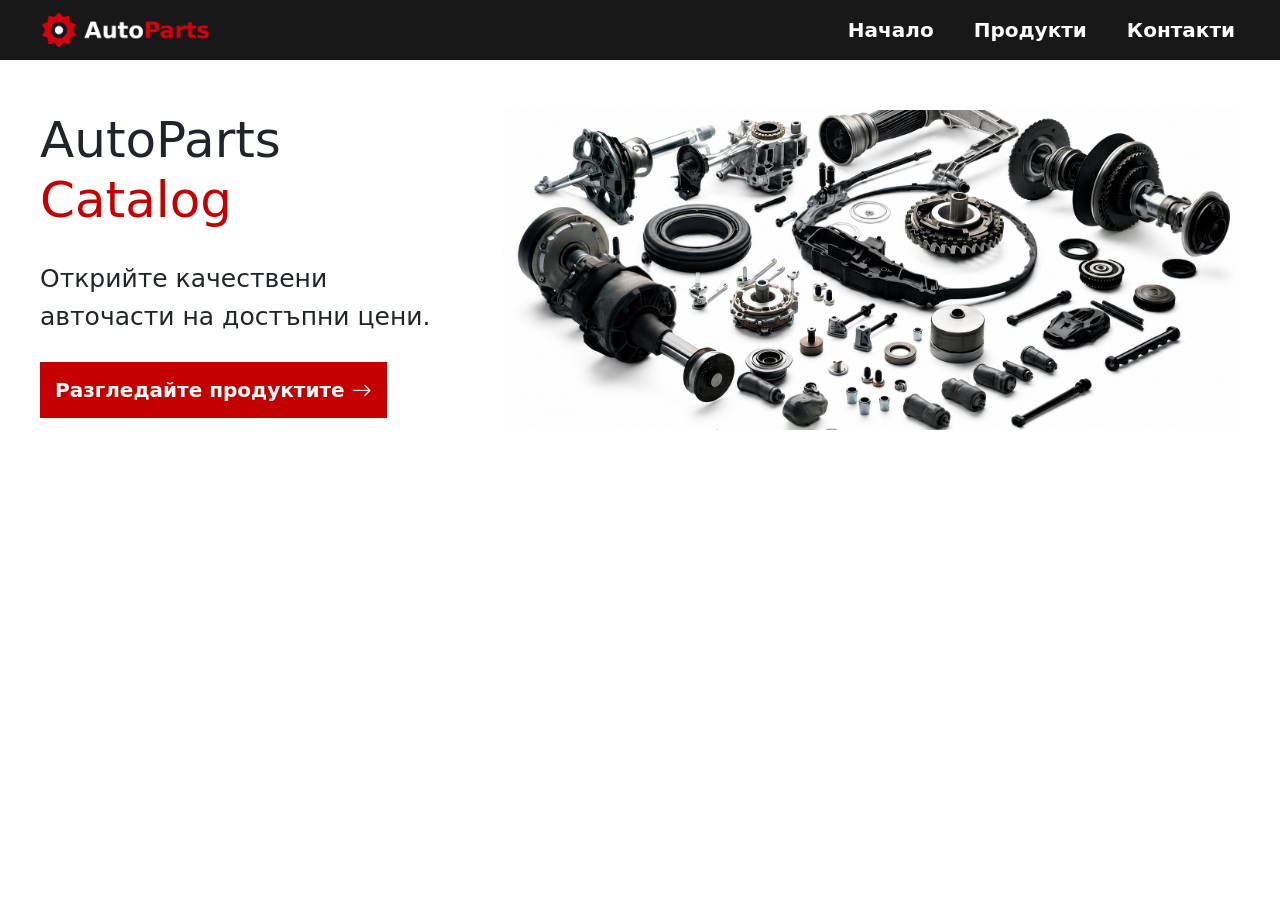
==== index.html @ 248fd1fb "Section hero completed Implement section Hero" ====
<!DOCTYPE html>
<html lang="bg">
  <head>
    <meta charset="UTF-8" />
    <meta name="viewport" content="width=device-width, initial-scale=1.0" />
    <title>Auto Parts Catalog</title>
    <link
      rel="stylesheet"
      href="https://cdn.jsdelivr.net/npm/bootstrap-icons@1.11.3/font/bootstrap-icons.min.css"
    />
    <link
      href="https://cdn.jsdelivr.net/npm/bootstrap@5.3.8/dist/css/bootstrap.min.css"
      rel="stylesheet"
      integrity="sha384-sRIl4kxILFvY47J16cr9ZwB07vP4J8+LH7qKQnuqkuIAvNWLzeN8tE5YBujZqJLB"
      crossorigin="anonymous"
    />
    <link rel="stylesheet" href="style.css" />
  </head>
  <body>
    <header class="header">
      <a href="#">
        <img
          class="logo"
          src="img/logo.png"
          alt="Логото на Auto Parts Catalog"
        />
      </a>
      <nav class="nav">
        <ul class="nav-list">
          <li>
            <a href="#" class="nav-list-item">Начало</a>
          </li>
          <li>
            <a href="#" class="nav-list-item">Продукти</a>
          </li>
          <li>
            <a href="#" class="nav-list-item">Контакти</a>
          </li>
        </ul>
      </nav>
    </header>
    <main>
      <section class="hero-section">
        <div class="hero-content-box">
          <h1>AutoParts <span>Catalog</span></h1>
          <p>Открийте качествени авточасти на достъпни цени.</p>
          <a href="#"
            >Разгледайте продуктите <i class="bi bi-arrow-right"></i>
          </a>
        </div>
        <div class="img-box">
          <img
            src="img/hero-img.png"
            alt="Част от нашето разнообразие от авточасти"
          />
        </div>
      </section>
    </main>
    <script
      src="https://cdn.jsdelivr.net/npm/bootstrap@5.3.8/dist/js/bootstrap.bundle.min.js"
      integrity="sha384-FKyoEForCGlyvwx9Hj09JcYn3nv7wiPVlz7YYwJrWVcXK/BmnVDxM+D2scQbITxI"
      crossorigin="anonymous"
    ></script>
  </body>
</html>
---- style.css ----
/*Global CSS*/
* {
  margin: 0;
  padding: 0;
  box-sizing: border-box;
}

/*Header*/
.header {
  display: flex;
  justify-content: space-between;
  align-items: center;
  background-color: rgb(24, 24, 24);
  padding-inline: 30px;
  margin-bottom: 50px;
}

.logo {
  height: 60px;
}

.nav-list {
  display: flex;
  align-items: center;
  gap: 10px;
  margin-bottom: 0px;
}

.nav-list li {
  list-style: none;
}

.nav-list .nav-list-item:link,
.nav-list .nav-list-item:visited {
  text-decoration: none;
  font-size: 20px;
  font-weight: 700;
  color: rgb(255, 255, 255);
  transition: 0.3s;
  padding: 16px 15px;
}

.nav-list .nav-list-item:hover,
.nav-list .nav-list-item:active {
  color: rgb(197, 0, 0);
}

/*Hero Section*/
.hero-section {
  display: flex;
  justify-content: space-between;
  padding-inline: 40px;
  gap: 50px;
}

.img-box img {
  height: 320px;
}

.hero-content-box h1 {
  font-size: 50px;
  margin-bottom: 30px;
}

.hero-content-box h1 span {
  color: rgb(197, 0, 0);
}

.hero-content-box p {
  font-size: 25px;
  margin-bottom: 40px;
}

.hero-content-box a:link,
.hero-content-box a:visited {
  text-decoration: none;
  font-size: 20px;
  font-weight: 700;
  color: rgb(255, 255, 255);
  background-color: rgb(197, 0, 0);
  padding: 16px 15px;
}
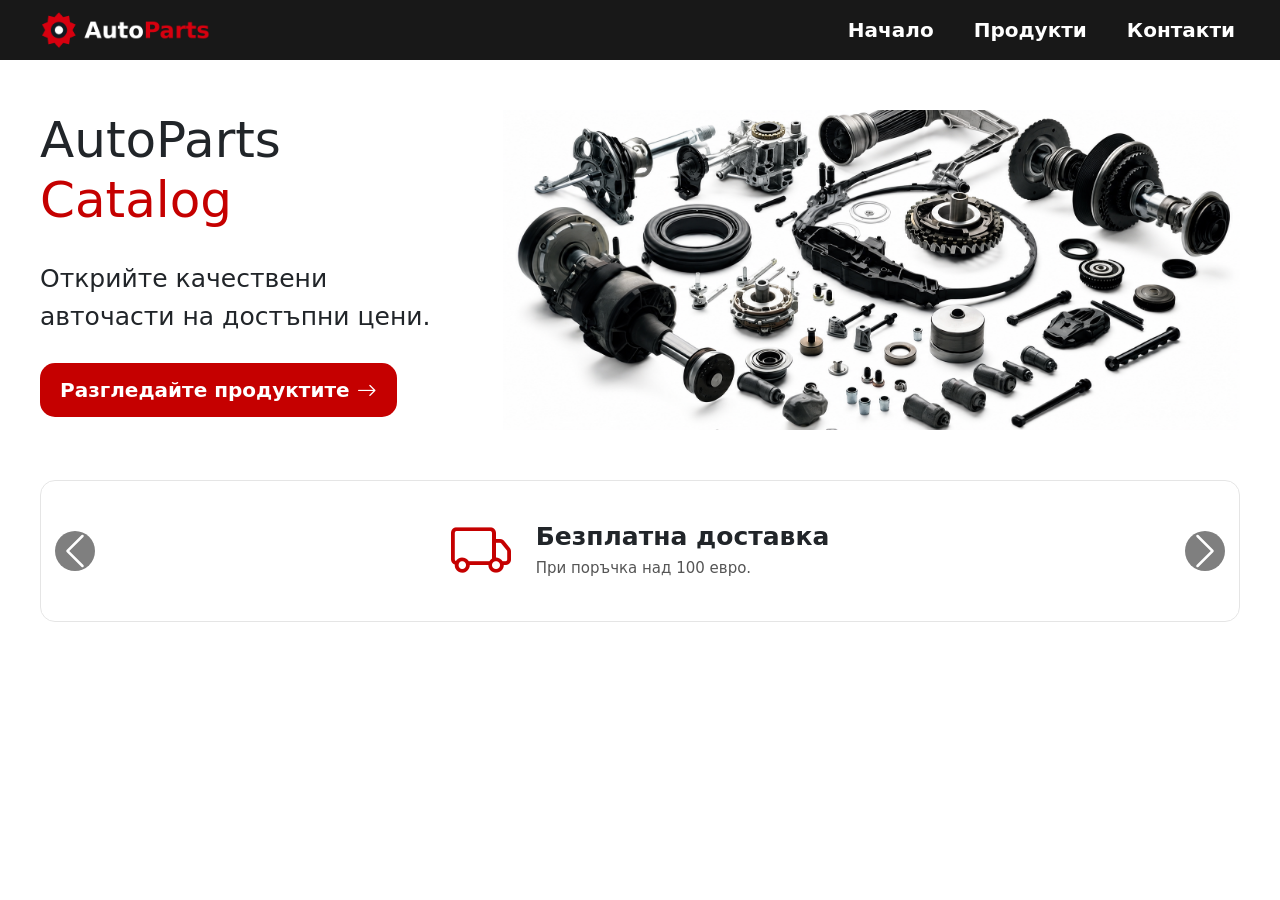
==== commit 516a4380: "section offers completed with carousel" ====
--- a/index.html
+++ b/index.html
@@ -55,6 +55,72 @@
           />
         </div>
       </section>
+      <section class="offers-section">
+        <div
+          id="carouselExample"
+          class="carousel slide"
+          data-bs-ride="carousel"
+          data-bs-interval="5000"
+        >
+          <div class="carousel-inner">
+            <div class="carousel-item active">
+              <div class="offer-slide">
+                <div class="offer-card">
+                  <i class="bi bi-truck"></i>
+                  <div>
+                    <h3>Безплатна доставка</h3>
+                    <p>При поръчка над 100 евро.</p>
+                  </div>
+                </div>
+              </div>
+            </div>
+
+            <div class="carousel-item">
+              <div class="offer-slide">
+                <div class="offer-card">
+                  <i class="bi bi-tag"></i>
+                  <div>
+                    <h3>Специални оферти</h3>
+                    <p>Намаления до -20% на избрани продукти.</p>
+                  </div>
+                </div>
+              </div>
+            </div>
+
+            <div class="carousel-item">
+              <div class="offer-slide">
+                <div class="offer-card">
+                  <i class="bi bi-shield-check"></i>
+                  <div>
+                    <h3>Гарантирано качество</h3>
+                    <p>Само доказани марки и надеждни продукти.</p>
+                  </div>
+                </div>
+              </div>
+            </div>
+          </div>
+
+          <button
+            class="carousel-control-prev"
+            type="button"
+            data-bs-target="#carouselExample"
+            data-bs-slide="prev"
+          >
+            <span class="carousel-control-prev-icon" aria-hidden="true"></span>
+            <span class="visually-hidden">Previous</span>
+          </button>
+
+          <button
+            class="carousel-control-next"
+            type="button"
+            data-bs-target="#carouselExample"
+            data-bs-slide="next"
+          >
+            <span class="carousel-control-next-icon" aria-hidden="true"></span>
+            <span class="visually-hidden">Next</span>
+          </button>
+        </div>
+      </section>
     </main>
     <script
       src="https://cdn.jsdelivr.net/npm/bootstrap@5.3.8/dist/js/bootstrap.bundle.min.js"
--- a/style.css
+++ b/style.css
@@ -50,6 +50,7 @@
   display: flex;
   justify-content: space-between;
   padding-inline: 40px;
+  margin-bottom: 50px;
   gap: 50px;
 }
 
@@ -78,5 +79,57 @@
   font-weight: 700;
   color: rgb(255, 255, 255);
   background-color: rgb(197, 0, 0);
-  padding: 16px 15px;
+  padding: 15px 20px;
+  border-radius: 15px;
 }
+
+/*Offers Section*/
+.offers-section {
+  padding-inline: 40px;
+}
+
+.offer-slide {
+  display: flex;
+  align-items: center;
+  justify-content: center;
+}
+
+.offer-card {
+  width: 100%;
+  padding: 25px 35px;
+  border: 1px solid #e5e5e5;
+  border-radius: 15px;
+  display: flex;
+  align-items: center;
+  justify-content: center;
+  gap: 25px;
+}
+
+.offer-card i {
+  font-size: 60px;
+  color: rgb(197, 0, 0);
+}
+
+.offer-card h3 {
+  margin-bottom: 5px;
+  font-size: 25px;
+  font-weight: 700;
+}
+
+.offer-card p {
+  margin: 0;
+  font-size: 15px;
+  color: #555;
+}
+
+.carousel-control-prev,
+.carousel-control-next {
+  width: 70px;
+}
+
+.carousel-control-prev-icon,
+.carousel-control-next-icon {
+  background-color: black;
+  border-radius: 50%;
+  padding: 20px;
+}
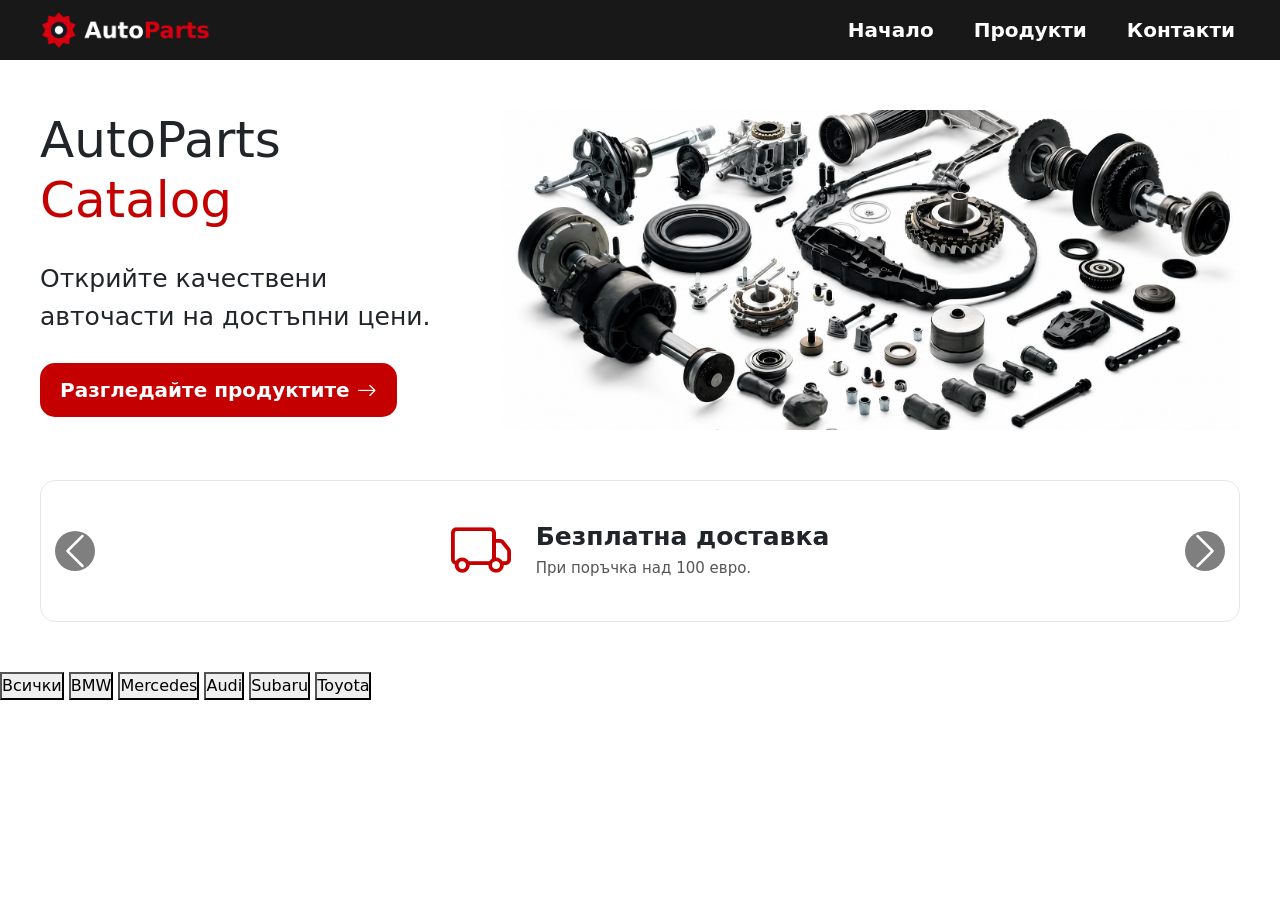
==== commit 6b98c741: "Created html filter buttons, js arr of objects(products) Added html for section-products - filter-bu" ====
--- a/index.html
+++ b/index.html
@@ -121,11 +121,23 @@
           </button>
         </div>
       </section>
+      <section class="products-section">
+        <div class="filter-buttons">
+          <button class="filter-btn" product-brand="all">Всички</button>
+          <button class="filter-btn" product-brand="bmw">BMW</button>
+          <button class="filter-btn" product-brand="mercedes">Mercedes</button>
+          <button class="filter-btn" product-brand="audi">Audi</button>
+          <button class="filter-btn" product-brand="subaru">Subaru</button>
+          <button class="filter-btn" product-brand="toyota">Toyota</button>
+        </div>
+        <div class="products-grid"></div>
+      </section>
     </main>
     <script
       src="https://cdn.jsdelivr.net/npm/bootstrap@5.3.8/dist/js/bootstrap.bundle.min.js"
       integrity="sha384-FKyoEForCGlyvwx9Hj09JcYn3nv7wiPVlz7YYwJrWVcXK/BmnVDxM+D2scQbITxI"
       crossorigin="anonymous"
     ></script>
+    <script src="index.js"></script>
   </body>
 </html>
--- a/style.css
+++ b/style.css
@@ -86,6 +86,7 @@
 /*Offers Section*/
 .offers-section {
   padding-inline: 40px;
+  margin-bottom: 50px;
 }
 
 .offer-slide {
@@ -133,3 +134,5 @@
   border-radius: 50%;
   padding: 20px;
 }
+
+/*Products Section*/
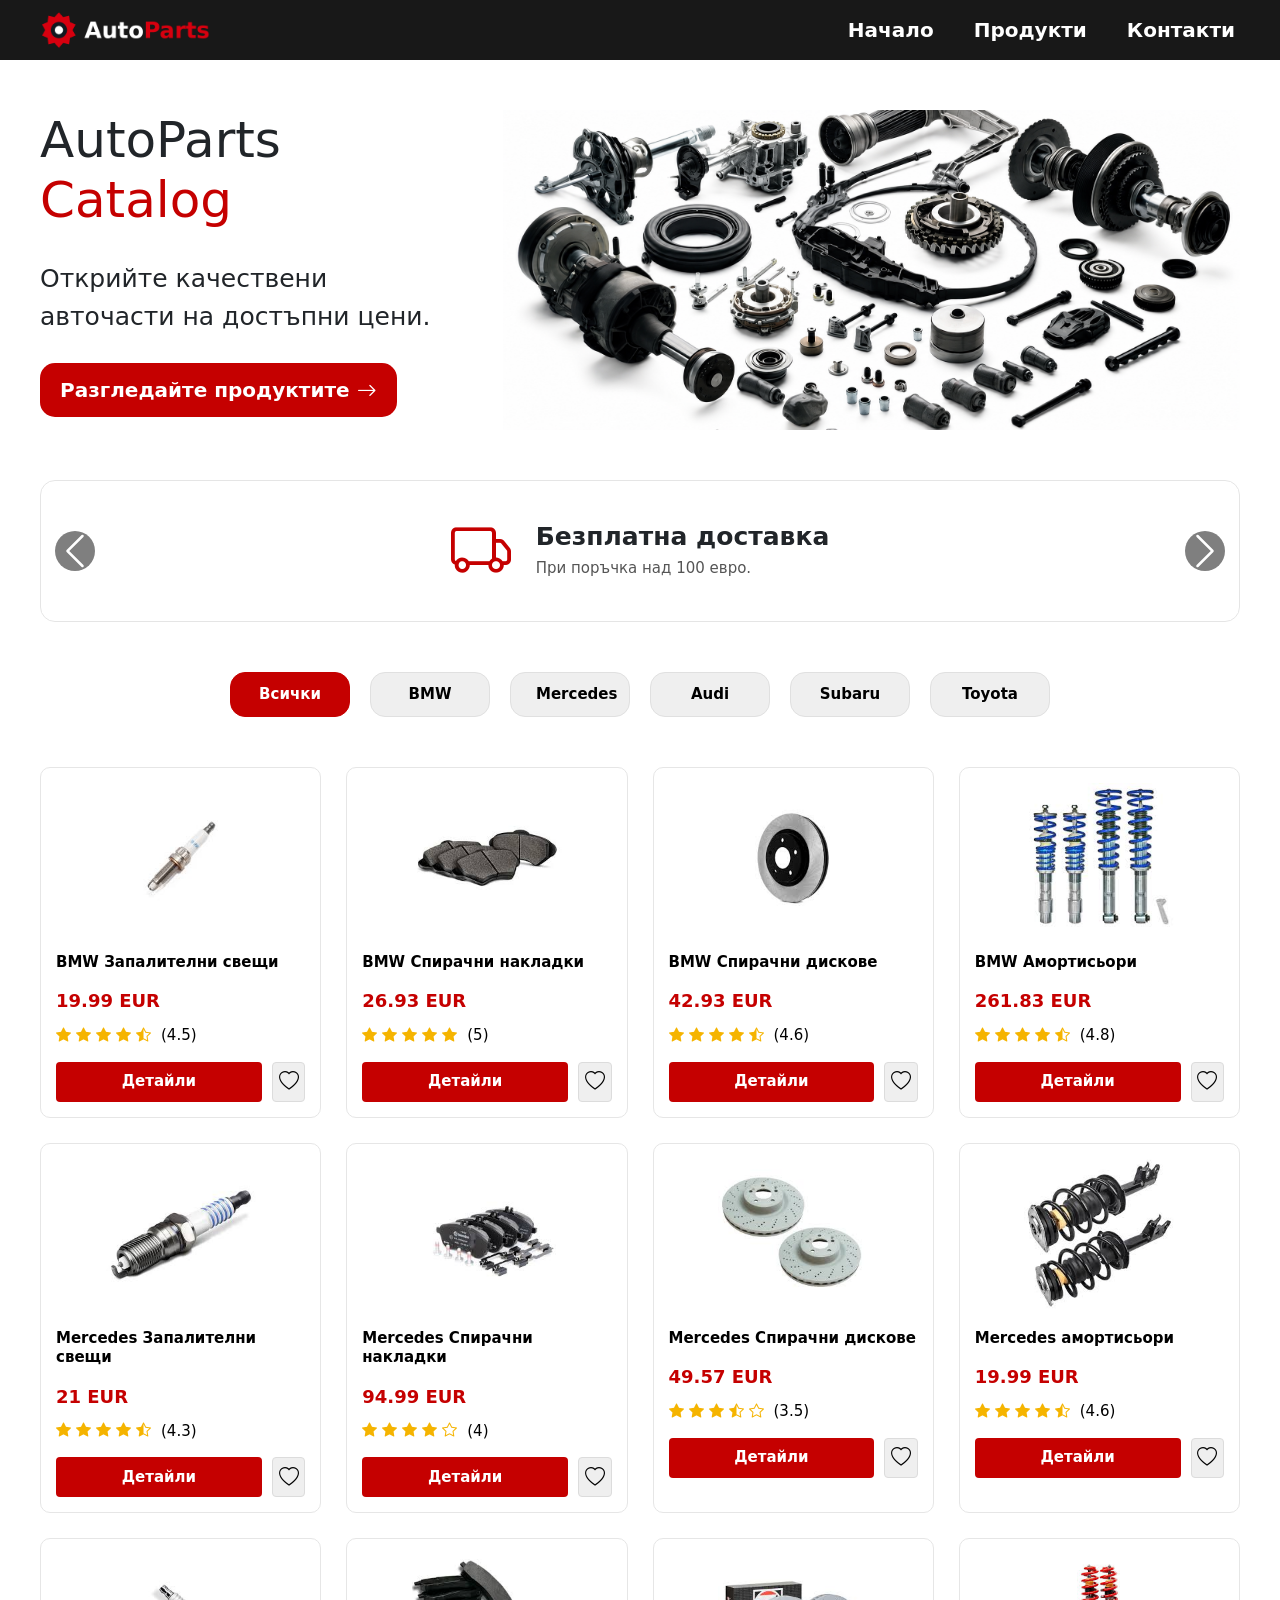
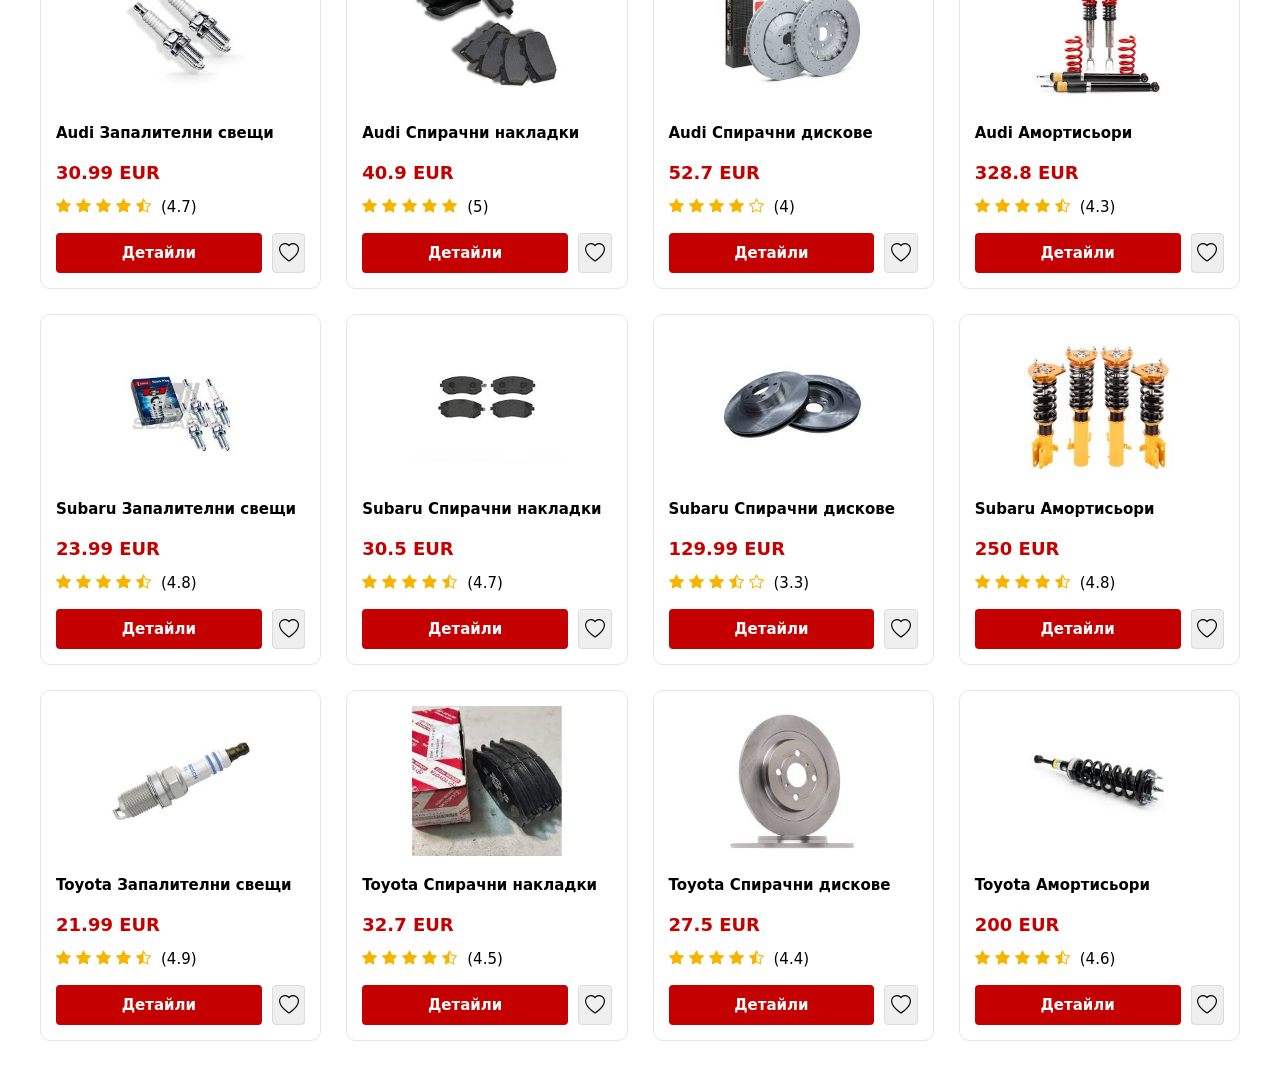
==== commit 2ff10318: "Implement the logic for each brand button to filter products by brand Made the filtering of the all " ====
--- a/index.html
+++ b/index.html
@@ -123,12 +123,12 @@
       </section>
       <section class="products-section">
         <div class="filter-buttons">
-          <button class="filter-btn" product-brand="all">Всички</button>
-          <button class="filter-btn" product-brand="bmw">BMW</button>
-          <button class="filter-btn" product-brand="mercedes">Mercedes</button>
-          <button class="filter-btn" product-brand="audi">Audi</button>
-          <button class="filter-btn" product-brand="subaru">Subaru</button>
-          <button class="filter-btn" product-brand="toyota">Toyota</button>
+          <button class="filter-btn all-btn active">Всички</button>
+          <button class="filter-btn bmw-btn">BMW</button>
+          <button class="filter-btn mercedes-btn">Mercedes</button>
+          <button class="filter-btn audi-btn">Audi</button>
+          <button class="filter-btn subaru-btn">Subaru</button>
+          <button class="filter-btn toyota-btn">Toyota</button>
         </div>
         <div class="products-grid"></div>
       </section>
--- a/style.css
+++ b/style.css
@@ -83,6 +83,11 @@
   border-radius: 15px;
 }
 
+.hero-content-box a:hover,
+.hero-content-box a:active {
+  background-color: #9e0000;
+}
+
 /*Offers Section*/
 .offers-section {
   padding-inline: 40px;
@@ -136,3 +141,143 @@
 }
 
 /*Products Section*/
+.products-section {
+  padding-inline: 40px;
+  margin-bottom: 50px;
+}
+
+/* Filter buttons */
+.filter-buttons {
+  margin: 0 auto 50px;
+  display: flex;
+  justify-content: center;
+  align-items: center;
+  gap: 20px;
+}
+
+.filter-btn {
+  width: 120px;
+  padding: 10px 25px;
+  border: 1px solid #e0e0e0;
+  border-radius: 15px;
+  color: black;
+  font-size: 15px;
+  font-weight: 600;
+  cursor: pointer;
+  transition: 0.2s;
+}
+
+.filter-btn.active,
+.filter-btn:hover {
+  background-color: rgb(197, 0, 0);
+  border-color: rgb(197, 0, 0);
+  color: #fff;
+}
+
+.products-grid {
+  display: grid;
+  grid-template-columns: repeat(4, 1fr);
+  gap: 25px;
+}
+
+.product-card {
+  border: 1px solid #e6e6e6;
+  border-radius: 10px;
+  padding: 15px;
+}
+
+.product-image-box {
+  width: 100%;
+  height: 150px;
+  display: flex;
+  align-items: center;
+  justify-content: center;
+  margin-bottom: 20px;
+}
+
+.product-img {
+  width: 100%;
+  height: 100%;
+  object-fit: contain;
+}
+
+.product-info {
+  display: flex;
+  flex-direction: column;
+}
+
+.product-title {
+  margin-bottom: 15px;
+  color: black;
+  font-size: 15px;
+  font-weight: 700;
+  line-height: 1.3;
+}
+
+.product-price {
+  margin-bottom: 10px;
+  color: rgb(197, 0, 0);
+  font-size: 18px;
+  font-weight: 700;
+}
+
+.product-rating {
+  display: flex;
+  align-items: center;
+  gap: 10px;
+  margin-bottom: 15px;
+}
+
+.stars {
+  display: flex;
+  gap: 5px;
+  color: #f5b400;
+  font-size: 15px;
+}
+
+.rating-number {
+  color: black;
+  font-size: 15px;
+}
+
+.product-actions {
+  display: flex;
+  gap: 10px;
+  align-items: center;
+}
+
+.details-btn {
+  width: 100%;
+  height: 40px;
+  border: none;
+  border-radius: 4px;
+  background-color: rgb(197, 0, 0);
+  color: white;
+  font-size: 15px;
+  font-weight: 700;
+  cursor: pointer;
+  transition: 0.2s ease;
+}
+
+.details-btn:hover {
+  background-color: #9e0000;
+}
+
+.favorite-btn {
+  width: 40px;
+  height: 40px;
+  border: 1px solid #dcdcdc;
+  border-radius: 4px;
+  color: black;
+  font-size: 20px;
+  cursor: pointer;
+  display: flex;
+  align-items: center;
+  justify-content: center;
+  transition: 0.2s ease;
+}
+
+.favorite-btn:hover {
+  border-color: rgb(197, 0, 0);
+  color: rgb(197, 0, 0);
+}
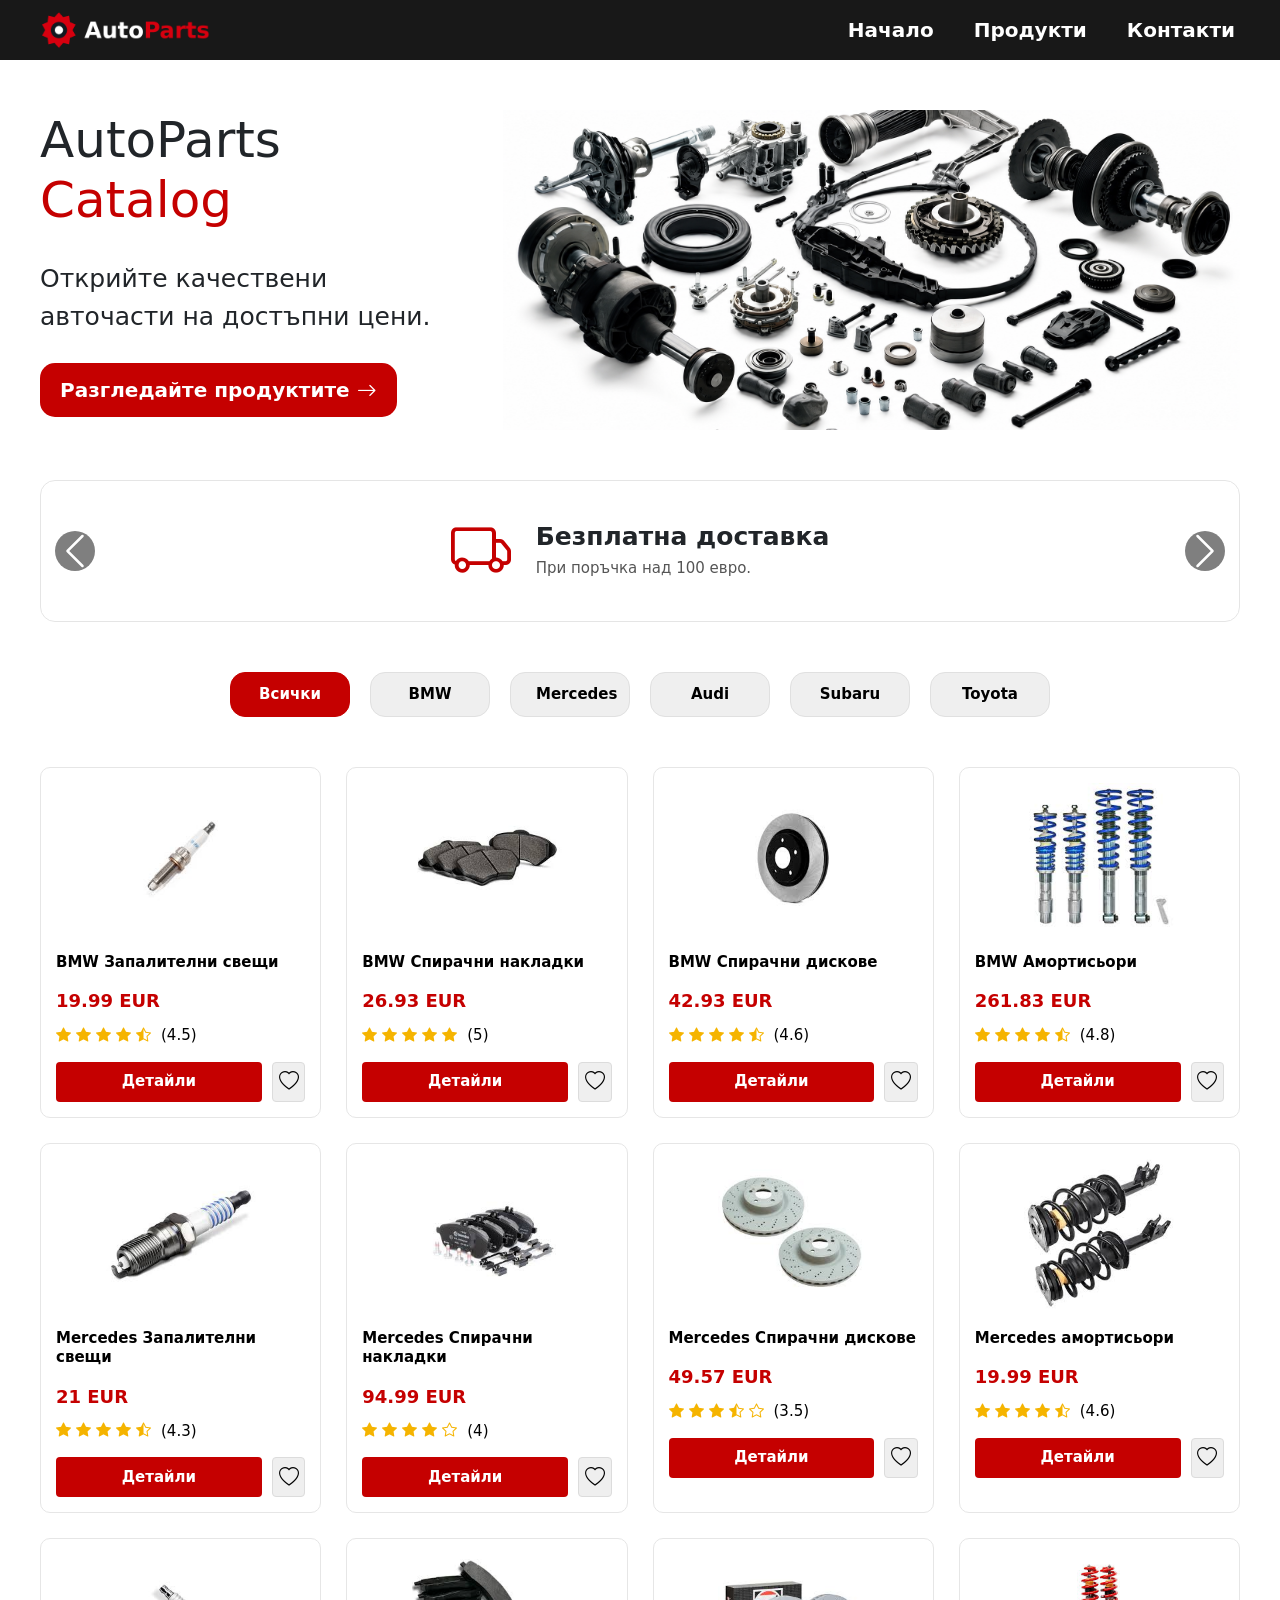
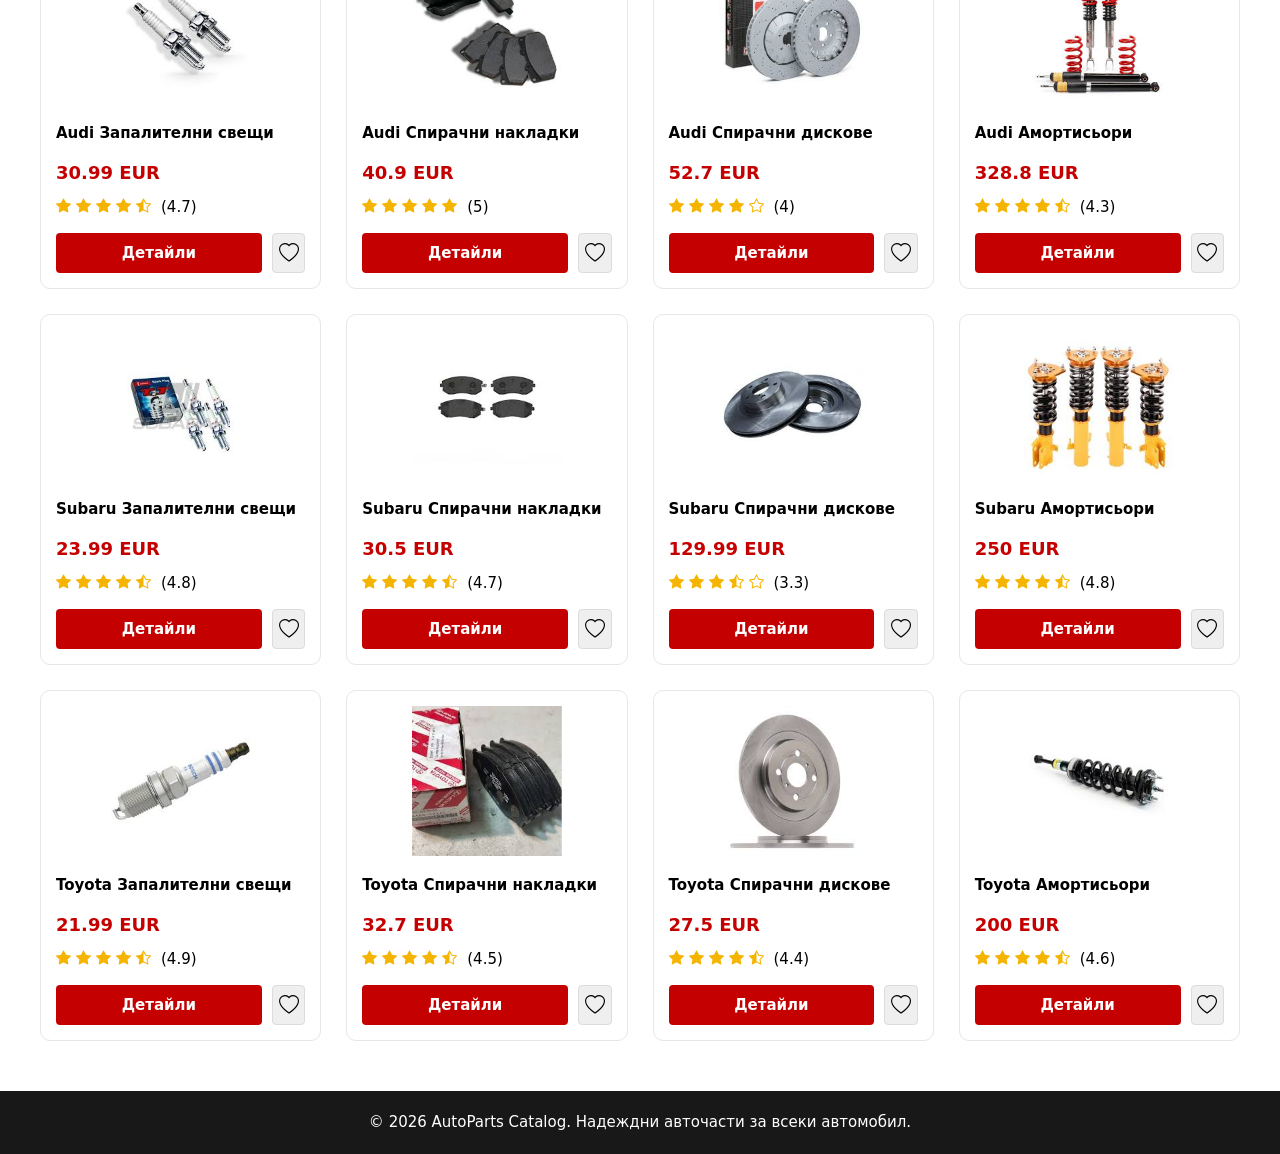
==== commit db27e433: "Added footer Added simple footer" ====
--- a/index.html
+++ b/index.html
@@ -131,8 +131,58 @@
           <button class="filter-btn toyota-btn">Toyota</button>
         </div>
         <div class="products-grid"></div>
+        <div class="product-modal" id="productModal">
+          <div class="product-modal-content">
+            <button class="modal-close-btn" id="modalCloseBtn">&times;</button>
+
+            <div class="modal-left-side">
+              <img
+                src=""
+                alt=""
+                class="modal-product-img"
+                id="modalProductImage"
+              />
+            </div>
+
+            <div class="modal-right-side">
+              <h3 class="modal-product-title" id="modalProductTitle"></h3>
+
+              <p class="modal-product-price" id="modalProductPrice"></p>
+
+              <div class="modal-product-rating">
+                <div id="modalProductStars"></div>
+                <span id="modalProductRating"></span>
+              </div>
+
+              <p
+                class="modal-product-description"
+                id="modalProductDescription"
+              ></p>
+
+              <p class="modal-product-brand">
+                Марка:
+                <span id="modalProductBrand"></span>
+              </p>
+
+              <p class="modal-product-stock">
+                Наличност:
+                <span>В наличност</span>
+              </p>
+
+              <button class="modal-favorite-btn" id="modalFavoriteBtn">
+                <i class="bi bi-heart"></i>
+                Добави към любими
+              </button>
+            </div>
+          </div>
+        </div>
       </section>
     </main>
+    <footer>
+      <p>
+        &copy; 2026 AutoParts Catalog. Надеждни авточасти за всеки автомобил.
+      </p>
+    </footer>
     <script
       src="https://cdn.jsdelivr.net/npm/bootstrap@5.3.8/dist/js/bootstrap.bundle.min.js"
       integrity="sha384-FKyoEForCGlyvwx9Hj09JcYn3nv7wiPVlz7YYwJrWVcXK/BmnVDxM+D2scQbITxI"
--- a/style.css
+++ b/style.css
@@ -281,3 +281,155 @@
   border-color: rgb(197, 0, 0);
   color: rgb(197, 0, 0);
 }
+
+.favorite-btn i {
+  pointer-events: none;
+}
+
+.favorite-btn.active {
+  color: rgb(197, 0, 0);
+  border-color: rgb(197, 0, 0);
+}
+/*Modal css*/
+.product-modal {
+  position: fixed;
+  top: 0;
+  left: 0;
+  width: 100%;
+  height: 100%;
+  background-color: rgba(0, 0, 0, 0.55);
+  display: none;
+  align-items: center;
+  justify-content: center;
+}
+
+.product-modal.show {
+  display: flex;
+}
+
+.product-modal-content {
+  position: relative;
+  width: 620px;
+  background-color: white;
+  border-radius: 10px;
+  padding: 30px;
+  display: grid;
+  grid-template-columns: 220px 1fr;
+  gap: 30px;
+}
+
+.modal-close-btn {
+  position: absolute;
+  top: 10px;
+  right: 14px;
+  border: none;
+  background-color: transparent;
+  color: rgb(197, 0, 0);
+  font-size: 30px;
+  cursor: pointer;
+}
+
+.modal-left-side {
+  display: flex;
+  align-items: center;
+  justify-content: center;
+}
+
+.modal-product-img {
+  width: 100%;
+  height: 230px;
+  object-fit: contain;
+}
+
+.modal-right-side {
+  display: flex;
+  flex-direction: column;
+  align-items: flex-start;
+}
+
+.modal-product-title {
+  margin-bottom: 10px;
+  font-size: 20px;
+  font-weight: 700;
+}
+
+.modal-product-price {
+  margin-bottom: 10px;
+  color: rgb(197, 0, 0);
+  font-size: 20px;
+  font-weight: 700;
+}
+
+.modal-product-rating {
+  display: flex;
+  align-items: center;
+  gap: 10px;
+  margin-bottom: 15px;
+}
+
+#modalProductStars .stars {
+  display: flex;
+  gap: 2px;
+  color: #f5b400;
+  font-size: 15px;
+}
+
+#modalProductRating {
+  font-size: 15px;
+}
+
+.modal-product-description {
+  margin-bottom: 15px;
+  font-size: 15px;
+  line-height: 1.5;
+}
+
+.modal-product-brand,
+.modal-product-stock {
+  margin-bottom: 5px;
+  font-size: 15px;
+  font-weight: 600;
+}
+
+.modal-product-brand span {
+  font-weight: 700;
+}
+
+.modal-product-stock span {
+  color: #008000;
+  font-weight: 700;
+}
+
+.modal-favorite-btn {
+  margin-top: 15px;
+  width: 100%;
+  border: none;
+  border-radius: 5px;
+  background-color: rgb(197, 0, 0);
+  color: white;
+  padding: 10px 15px;
+  font-size: 15px;
+  font-weight: 700;
+  cursor: pointer;
+  display: flex;
+  align-items: center;
+  justify-content: center;
+  gap: 10px;
+}
+
+.modal-favorite-btn:hover {
+  background-color: #9e0000;
+}
+
+/*footer*/
+footer {
+  padding: 20px;
+  background-color: rgb(24, 24, 24);
+  color: white;
+  text-align: center;
+}
+
+footer p {
+  font-size: 15px;
+  margin: 0;
+}
